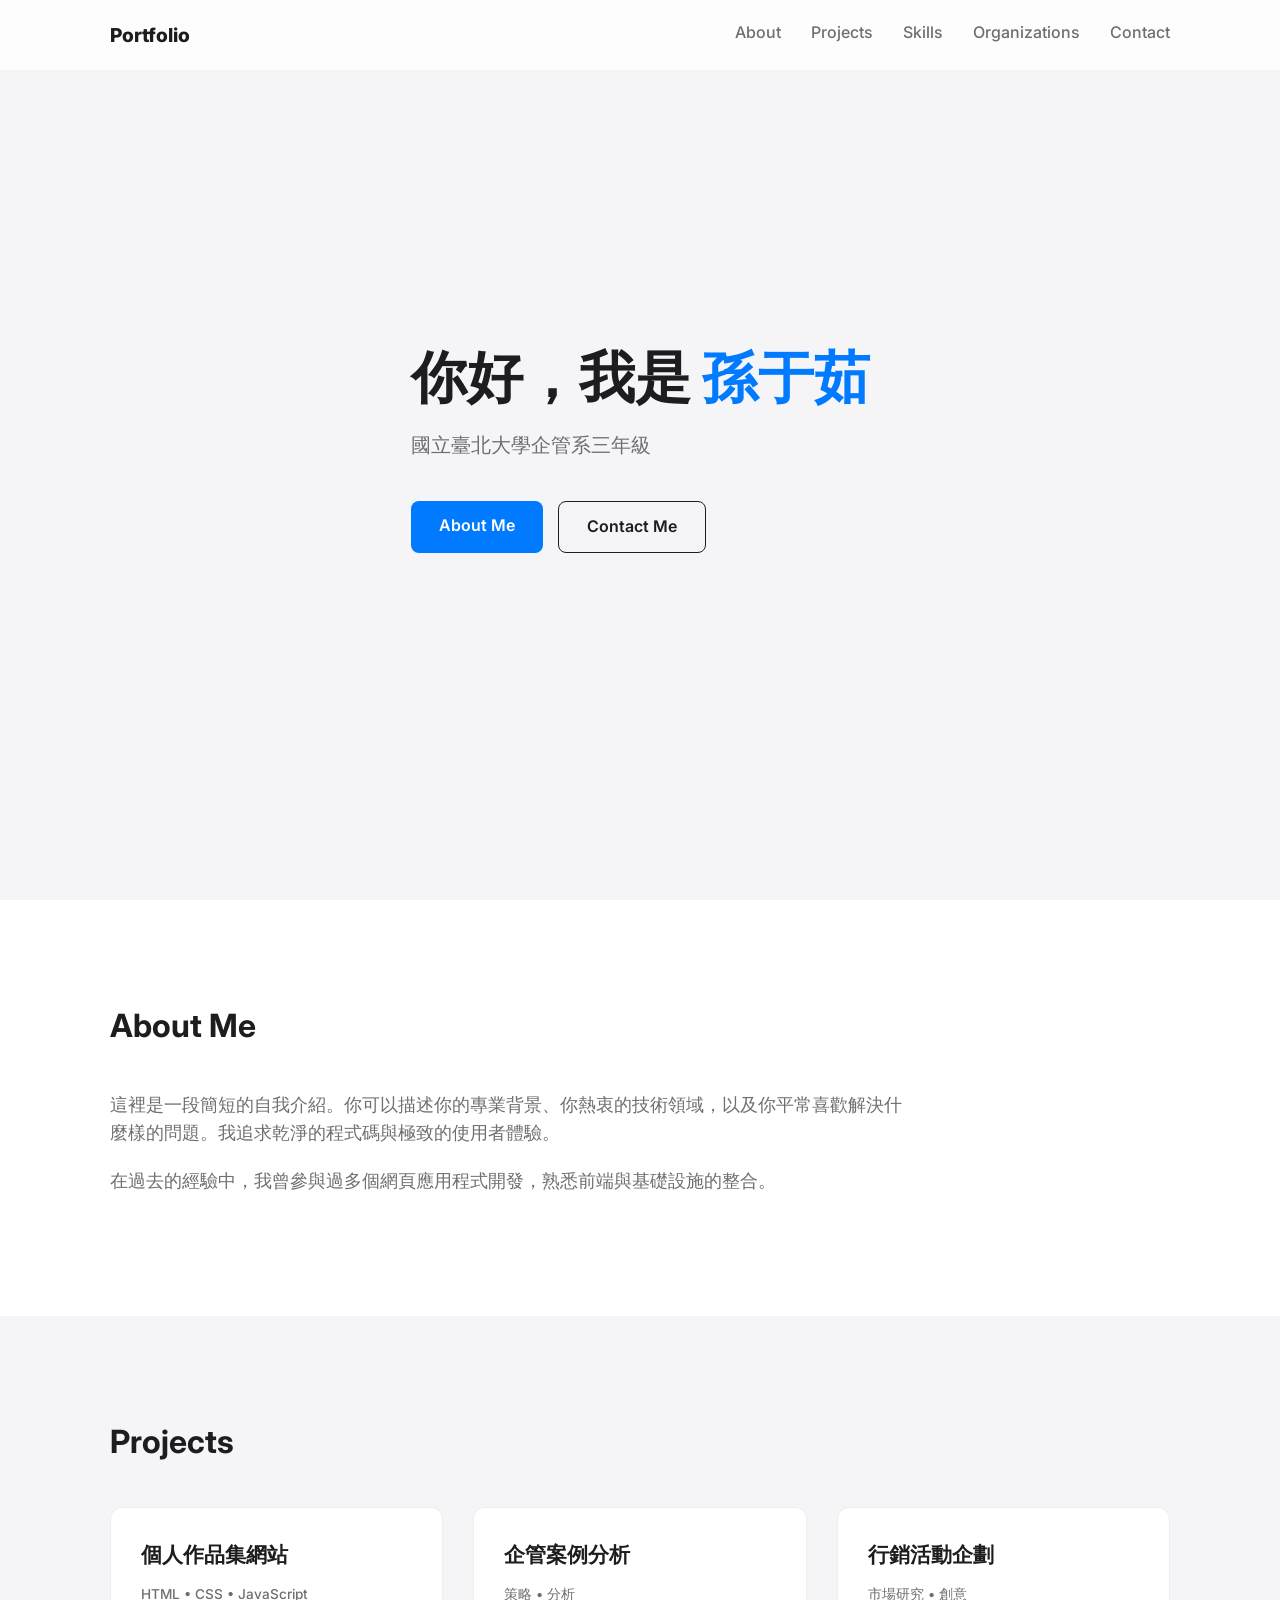
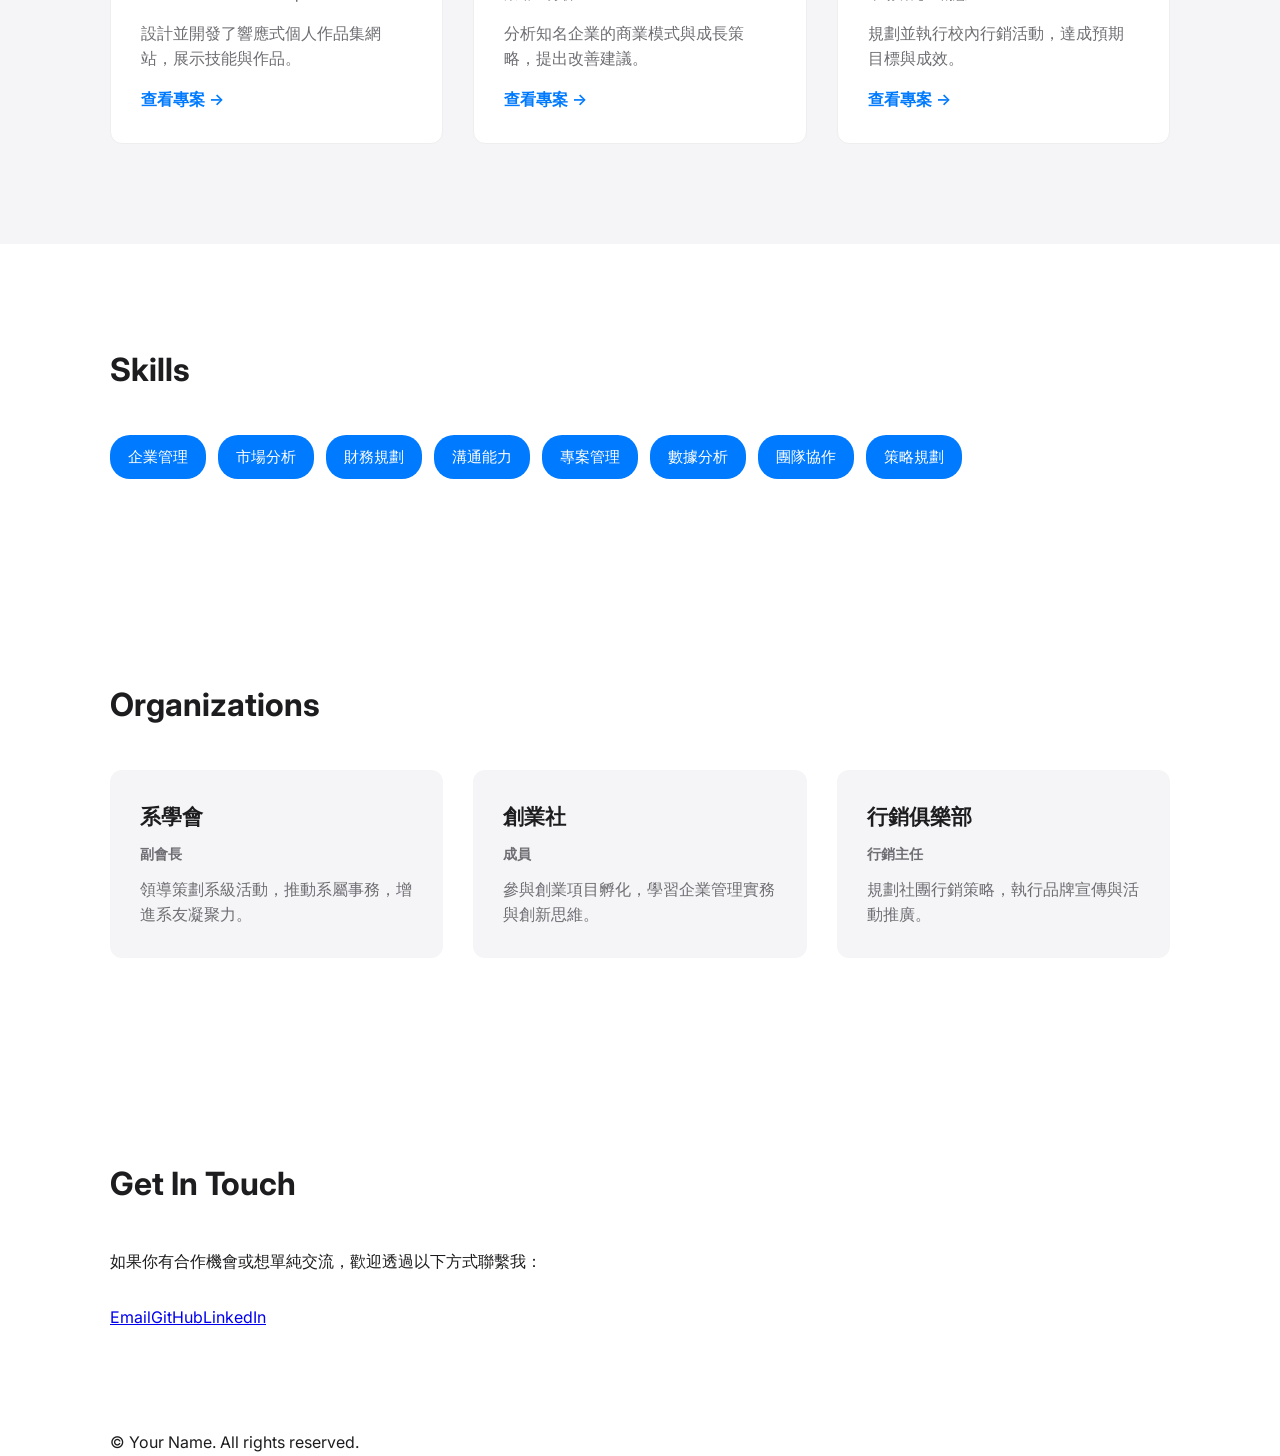
==== index.html @ 307d0a3a "Rename gemini-code-1777267749744.html to index.html" ====
<!DOCTYPE html>
<html lang="zh-Hant">
<head>
    <meta charset="UTF-8">
    <meta name="viewport" content="width=device-width, initial-scale=1.0">
    <title>個人作品集 | 孫于茹</title>
    <link href="https://fonts.googleapis.com/css2?family=Inter:wght@400;600;800&display=swap" rel="stylesheet">
    <link rel="stylesheet" href="gemini-code-1777267753973.css">
</head>
<body>

    <nav class="navbar">
        <div class="container nav-container">
            <a href="#" class="logo">Portfolio</a>
            <ul class="nav-links">
                <li><a href="#about">About</a></li>
                <li><a href="#projects">Projects</a></li>
                <li><a href="#skills">Skills</a></li>
                <li><a href="#organizations">Organizations</a></li>
                <li><a href="#contact">Contact</a></li>
            </ul>
        </div>
    </nav>

    <main>
        <section class="hero" id="home">
            <div class="container hero-container">
                <h1 class="hero-title">你好，我是 <span class="highlight">孫于茹</span></h1>
                <p class="hero-tagline">國立臺北大學企管系三年級</p>
                <div class="hero-btns">
                    <a href="#about" class="btn btn-primary">About Me</a>
                    <a href="#contact" class="btn btn-secondary">Contact Me</a>
                </div>
            </div>
        </section>

        <section class="about" id="about">
            <div class="container">
                <h2 class="section-title">About Me</h2>
                <div class="about-content">
                    <p>
                        這裡是一段簡短的自我介紹。你可以描述你的專業背景、你熱衷的技術領域，以及你平常喜歡解決什麼樣的問題。我追求乾淨的程式碼與極致的使用者體驗。
                    </p>
                    <p>
                        在過去的經驗中，我曾參與過多個網頁應用程式開發，熟悉前端與基礎設施的整合。
                    </p>
                </div>
            </div>
        </section>

        <section class="projects" id="projects">
            <div class="container">
                <h2 class="section-title">Projects</h2>
                <div class="projects-grid">
                    <div class="project-card">
                        <h3>個人作品集網站</h3>
                        <p class="tech-stack">HTML • CSS • JavaScript</p>
                        <p>設計並開發了響應式個人作品集網站，展示技能與作品。</p>
                        <a href="#" class="project-link">查看專案 →</a>
                    </div>
                    <div class="project-card">
                        <h3>企管案例分析</h3>
                        <p class="tech-stack">策略 • 分析</p>
                        <p>分析知名企業的商業模式與成長策略，提出改善建議。</p>
                        <a href="#" class="project-link">查看專案 →</a>
                    </div>
                    <div class="project-card">
                        <h3>行銷活動企劃</h3>
                        <p class="tech-stack">市場研究 • 創意</p>
                        <p>規劃並執行校內行銷活動，達成預期目標與成效。</p>
                        <a href="#" class="project-link">查看專案 →</a>
                    </div>
                </div>
            </div>
        </section>

        <section class="skills" id="skills">
            <div class="container">
                <h2 class="section-title">Skills</h2>
                <div class="skills-tags">
                    <span class="skill-tag">企業管理</span>
                    <span class="skill-tag">市場分析</span>
                    <span class="skill-tag">財務規劃</span>
                    <span class="skill-tag">溝通能力</span>
                    <span class="skill-tag">專案管理</span>
                    <span class="skill-tag">數據分析</span>
                    <span class="skill-tag">團隊協作</span>
                    <span class="skill-tag">策略規劃</span>
                </div>
            </div>
        </section>

        <section class="organizations" id="organizations">
            <div class="container">
                <h2 class="section-title">Organizations</h2>
                <div class="orgs-grid">
                    <div class="org-card">
                        <h3>系學會</h3>
                        <p class="org-role">副會長</p>
                        <p>領導策劃系級活動，推動系屬事務，增進系友凝聚力。</p>
                    </div>
                    <div class="org-card">
                        <h3>創業社</h3>
                        <p class="org-role">成員</p>
                        <p>參與創業項目孵化，學習企業管理實務與創新思維。</p>
                    </div>
                    <div class="org-card">
                        <h3>行銷俱樂部</h3>
                        <p class="org-role">行銷主任</p>
                        <p>規劃社團行銷策略，執行品牌宣傳與活動推廣。</p>
                    </div>
                </div>
            </div>
        </section>

        <section class="co
        </section>

        <section class="contact" id="contact">
            <div class="container">
                <h2 class="section-title">Get In Touch</h2>
                <p class="contact-desc">如果你有合作機會或想單純交流，歡迎透過以下方式聯繫我：</p>
                <ul class="contact-links">
                    <li><a href="mailto:yourname@example.com" class="contact-item">Email</a></li>
                    <li><a href="https://github.com/yourusername" target="_blank" class="contact-item">GitHub</a></li>
                    <li><a href="https://linkedin.com/in/yourusername" target="_blank" class="contact-item">LinkedIn</a></li>
                </ul>
            </div>
        </section>
    </main>

    <footer class="footer">
        <div class="container">
            <p>&copy; <span id="current-year"></span> Your Name. All rights reserved.</p>
        </div>
    </footer>
</html>
---- gemini-code-1777267753973.css ----
/* 全域設定 */
:root {
    --primary-color: #007AFF; /* 科技藍 */
    --text-main: #1d1d1f;
    --text-muted: #6e6e73;
    --bg-white: #ffffff;
    --bg-light: #f5f5f7;
    --container-width: 1100px;
}

* {
    margin: 0;
    padding: 0;
    box-sizing: border-box;
}

html {
    scroll-behavior: smooth; /* 點擊導覽平滑捲動 */
}

body {
    font-family: 'Inter', -apple-system, BlinkMacSystemFont, "Segoe UI", Roboto, sans-serif;
    line-height: 1.6;
    color: var(--text-main);
    background-color: var(--bg-white);
}

.container {
    max-width: var(--container-width);
    margin: 0 auto;
    padding: 0 20px;
}

/* 導覽列 */
.navbar {
    height: 70px;
    display: flex;
    align-items: center;
    position: fixed;
    top: 0;
    width: 100%;
    background: rgba(255, 255, 255, 0.8);
    backdrop-filter: blur(10px); /* 磨砂玻璃效果 */
    z-index: 1000;
}

.nav-container {
    display: flex;
    justify-content: space-between;
    width: 100%;
}

.logo {
    font-weight: 800;
    text-decoration: none;
    color: var(--text-main);
    font-size: 1.2rem;
}

.nav-links {
    list-style: none;
    display: flex;
    gap: 30px;
}

.nav-links a {
    text-decoration: none;
    color: var(--text-muted);
    font-weight: 500;
    transition: color 0.3s;
}

.nav-links a:hover {
    color: var(--primary-color);
}

/* Hero Section */
.hero {
    height: 100vh;
    display: flex;
    align-items: center;
    background-color: var(--bg-light);
}

.hero-title {
    font-size: 3.5rem;
    font-weight: 800;
    line-height: 1.1;
    margin-bottom: 20px;
}

.highlight {
    color: var(--primary-color);
}

.hero-tagline {
    font-size: 1.25rem;
    color: var(--text-muted);
    max-width: 600px;
    margin-bottom: 40px;
}

/* 按鈕樣式 */
.hero-btns {
    display: flex;
    gap: 15px;
}

.btn {
    padding: 12px 28px;
    border-radius: 8px;
    text-decoration: none;
    font-weight: 600;
    transition: 0.3s;
}

.btn-primary {
    background-color: var(--primary-color);
    color: white;
}

.btn-primary:hover {
    background-color: #0056b3;
}

.btn-secondary {
    border: 1px solid var(--text-main);
    color: var(--text-main);
}

.btn-secondary:hover {
    background-color: var(--text-main);
    color: white;
}

/* 通用 Section 樣式 */
section {
    padding: 100px 0;
}

.section-title {
    font-size: 2rem;
    margin-bottom: 40px;
    position: relative;
}

/* About Section */
.about {
    background-color: var(--bg-white);
}

.about-content {
    max-width: 800px;
}

.about-content p {
    margin-bottom: 20px;
    font-size: 1.1rem;
    color: var(--text-muted);
}

/* Projects Section */
.projects {
    background-color: var(--bg-light);
}

.projects-grid {
    display: grid;
    grid-template-columns: repeat(auto-fit, minmax(320px, 1fr));
    gap: 30px;
}

.project-card {
    padding: 30px;
    background: white;
    border-radius: 12px;
    border: 1px solid #eee;
    transition: transform 0.3s, box-shadow 0.3s;
}

.project-card:hover {
    transform: translateY(-5px);
    box-shadow: 0 15px 40px rgba(0, 0, 0, 0.1);
}

.project-card h3 {
    font-size: 1.3rem;
    margin-bottom: 10px;
    color: var(--text-main);
}

.tech-stack {
    font-size: 0.85rem;
    color: var(--primary-color);
    font-weight: 500;
    margin-bottom: 12px;
    display: inline-block;
}

.project-card p {
    color: var(--text-muted);
    margin-bottom: 15px;
    line-height: 1.6;
}

.project-link {
    color: var(--primary-color);
    text-decoration: none;
    font-weight: 600;
    transition: all 0.3s;
    display: inline-block;
}

.project-link:hover {
    transform: translateX(5px);
}

/* Skills Section */
.skills {
    background-color: var(--bg-white);
}

.skills-grid {
    display: grid;
    grid-template-columns: repeat(auto-fit, minmax(250px, 1fr));
    gap: 40px;
}

.skill-item h3 {
    font-size: 1.1rem;
    margin-bottom: 10px;
    color: var(--text-main);
}

.skill-bar {
    height: 8px;
    background-color: var(--bg-light);
    border-radius: 4px;
    overflow: hidden;
}

.skill-progress {
    height: 100%;
    background: linear-gradient(90deg, var(--primary-color), #00d4ff);
    border-radius: 4px;
    transition: width 0.6s ease;
}

/* Contact Section */
.contact {
    background-color: var(--bg-light);
}

.contact-desc {
    margin-bottom: 30px;
}

.contact-links {
    list-style: none;
    display: flex;
    flex-wrap: wrap;light);
}

.skills-tags {
    display: flex;
    flex-wrap: wrap;
    gap: 12px;
}

.skill-tag {
    display: inline-block;
    padding: 10px 18px;
    background-color: var(--primary-color);
    color: white;
    border-radius: 20px;
    font-size: 0.95rem;
    font-weight: 500;
    transition: transform 0.3s, box-shadow 0.3s;
}

.skill-tag:hover {
    transform: translateY(-2px);
    box-shadow: 0 5px 15px rgba(0, 122, 255, 0.3);
}

/* Organizations Section */
.organizations {
    background-color: var(--bg-white);
}

.orgs-grid {
    display: grid;
    grid-template-columns: repeat(auto-fit, minmax(300px, 1fr));
    gap: 30px;
}

.org-card {
    padding: 30px;
    background: var(--bg-light);
    border-radius: 12px;
    transition: transform 0.3s, box-shadow 0.3s;
}

.org-card:hover {
    transform: translateY(-5px);
    box-shadow: 0 10px 30px rgba(0, 122, 255, 0.15);
}

.org-card h3 {
    font-size: 1.3rem;
    margin-bottom: 8px;
    color: var(--text-main);
}

.org-role {
    font-size: 0.9rem;
    color: var(--primary-color);
    font-weight: 600;
    margin-bottom: 12px;
}

.org-card p {
    color: var(--text-muted);
    line-height: 1.6
    border-top: 1px solid #eee;
}

/* RWD 響應式設計 */
@media (max-width: 768px) {
    .hero-title {
        font-size: 2.5rem;
    }
    
    .nav-links {
        gap: 12px;
        font-size: 0.85rem;
    }
    
    .hero-btns {
        flex-direction: column;
    }
    
    .btn {
        text-align: center;
    }
    
    .projects-grid,
    .orgs-grid {
        grid-template-columns: 1fr;
    }
    
    .skills-tags {
        justify-content: center;
    }
}
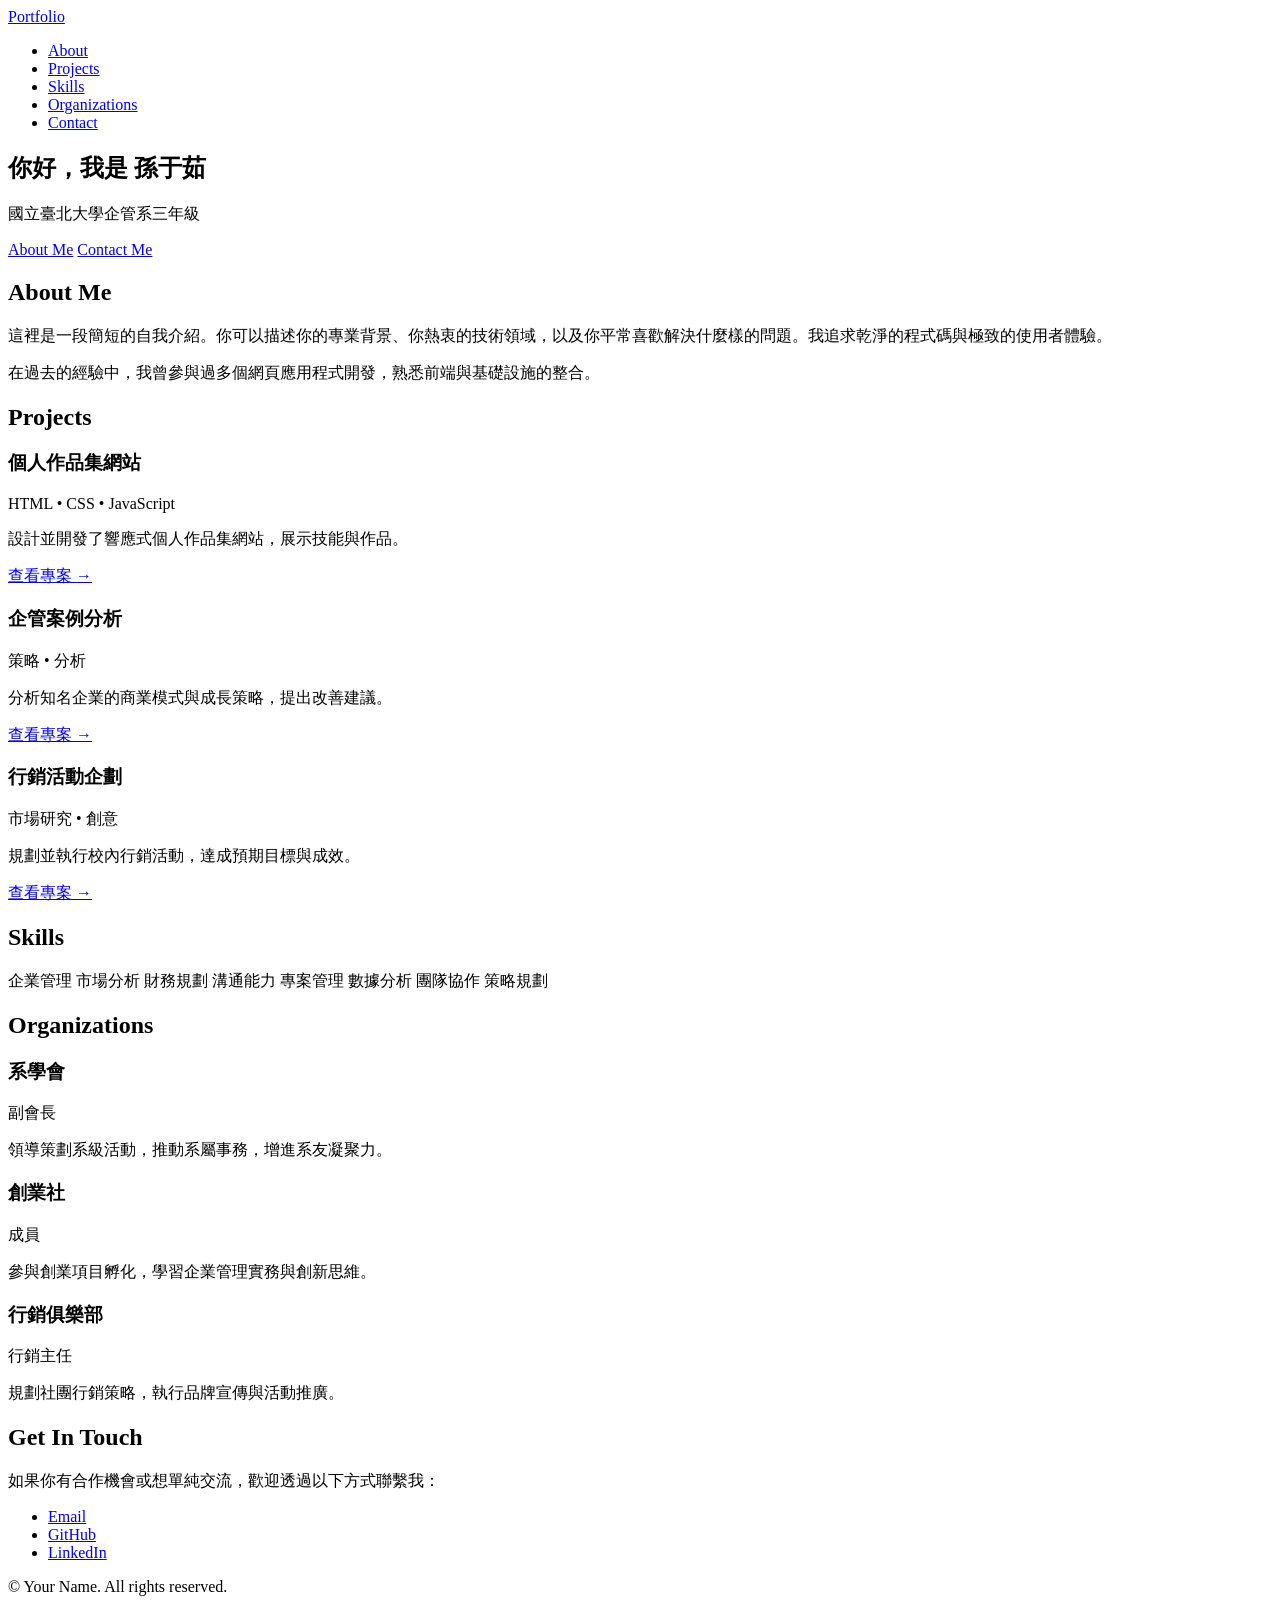
==== commit 225f029f: "Update index.html" ====
--- a/index.html
+++ b/index.html
@@ -5,7 +5,7 @@
     <meta name="viewport" content="width=device-width, initial-scale=1.0">
     <title>個人作品集 | 孫于茹</title>
     <link href="https://fonts.googleapis.com/css2?family=Inter:wght@400;600;800&display=swap" rel="stylesheet">
-    <link rel="stylesheet" href="gemini-code-1777267753973.css">
+    <link rel="stylesheet" href="styles.css">
 </head>
 <body>
 
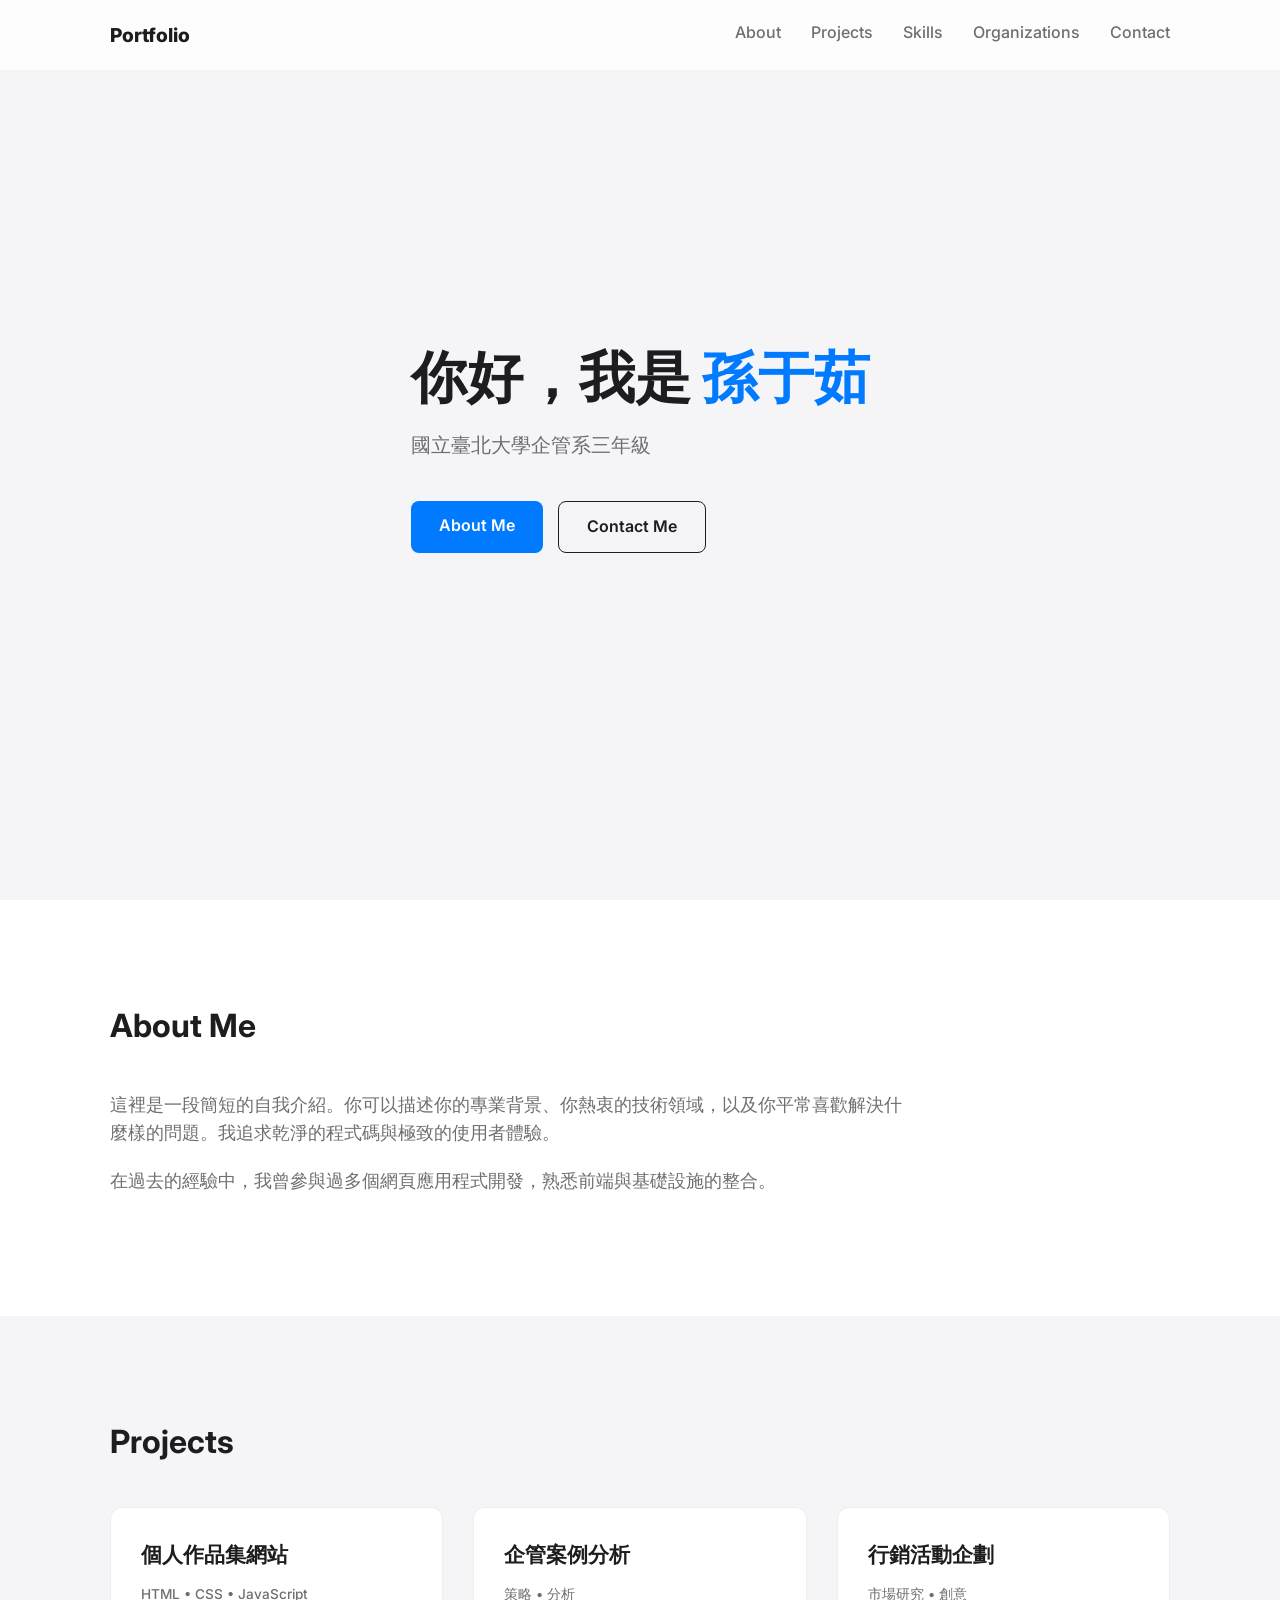
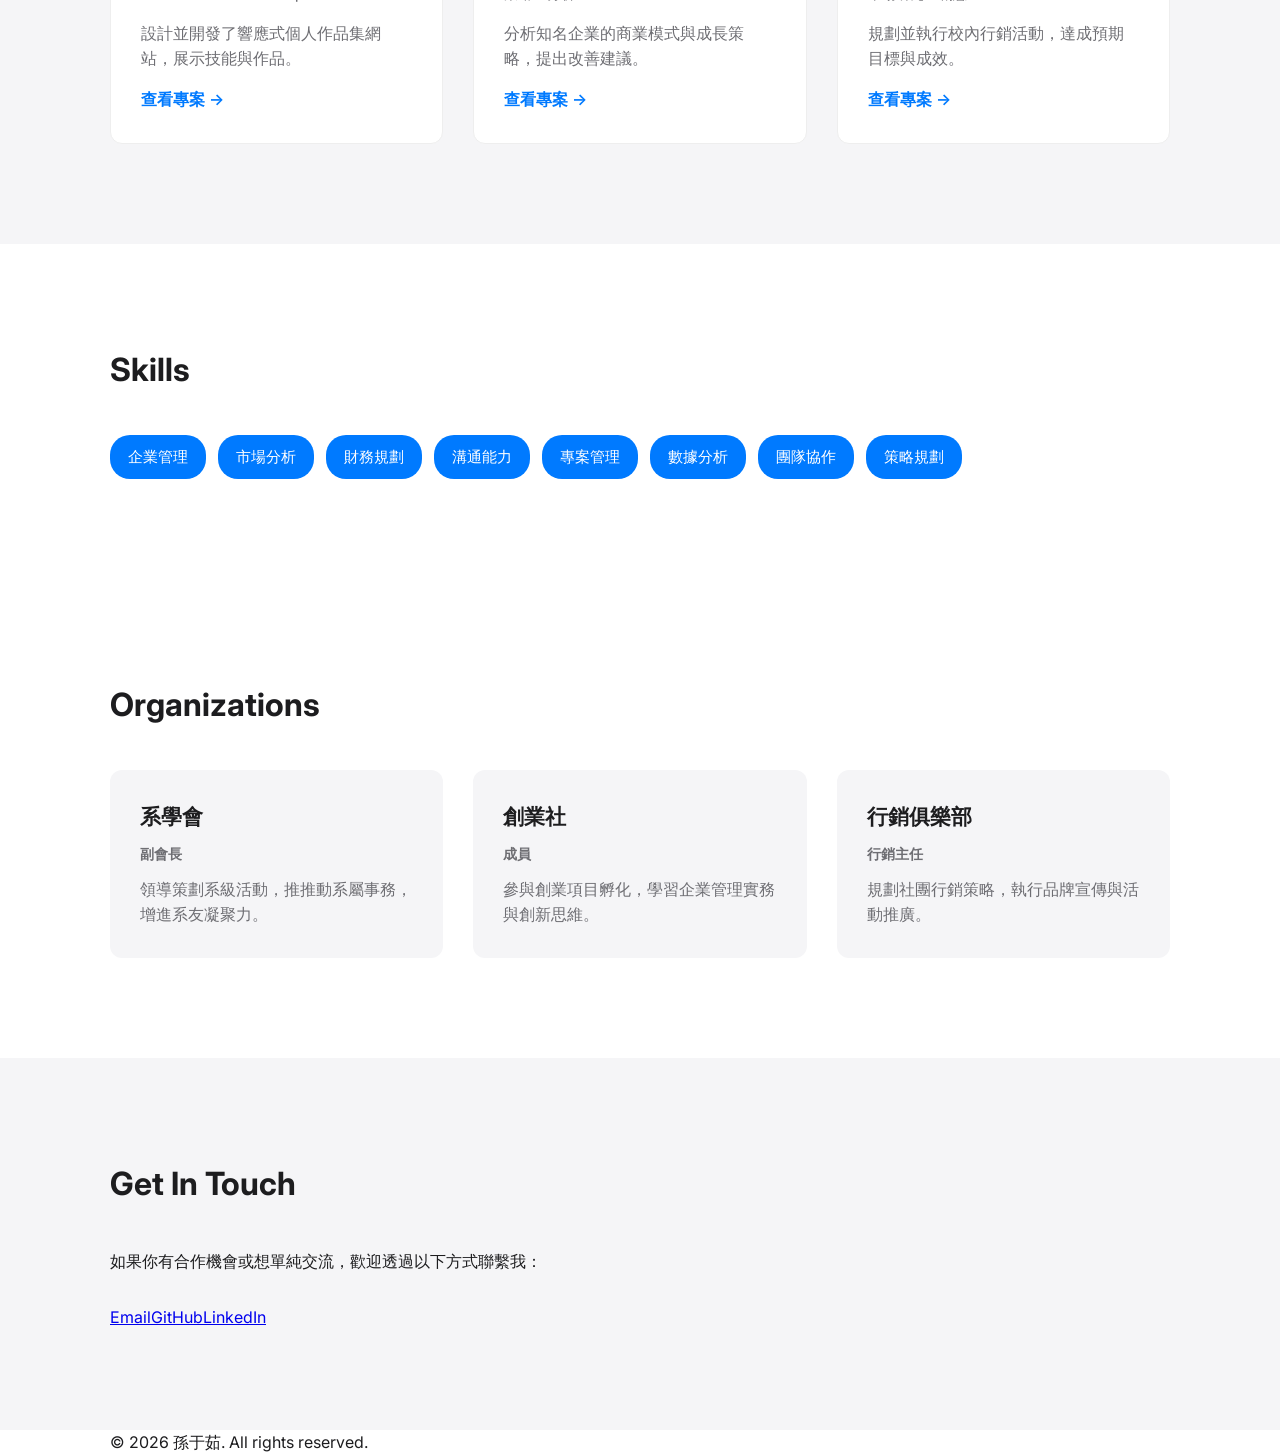
==== commit e8694131: "Update index.html" ====
--- a/index.html
+++ b/index.html
@@ -5,7 +5,7 @@
     <meta name="viewport" content="width=device-width, initial-scale=1.0">
     <title>個人作品集 | 孫于茹</title>
     <link href="https://fonts.googleapis.com/css2?family=Inter:wght@400;600;800&display=swap" rel="stylesheet">
-    <link rel="stylesheet" href="styles.css">
+    <link rel="stylesheet" href="css/styles.css">
 </head>
 <body>
 
@@ -97,7 +97,7 @@
                     <div class="org-card">
                         <h3>系學會</h3>
                         <p class="org-role">副會長</p>
-                        <p>領導策劃系級活動，推動系屬事務，增進系友凝聚力。</p>
+                        <p>領導策劃系級活動，推推動系屬事務，增進系友凝聚力。</p>
                     </div>
                     <div class="org-card">
                         <h3>創業社</h3>
@@ -111,9 +111,6 @@
                     </div>
                 </div>
             </div>
-        </section>
-
-        <section class="co
         </section>
 
         <section class="contact" id="contact">
@@ -131,7 +128,10 @@
 
     <footer class="footer">
         <div class="container">
-            <p>&copy; <span id="current-year"></span> Your Name. All rights reserved.</p>
+            <p>&copy; <span id="current-year"></span> 孫于茹. All rights reserved.</p>
         </div>
     </footer>
+
+    <script src="js/script.js"></script>
+</body>
 </html>
--- a/css/styles.css
+++ b/css/styles.css
@@ -0,0 +1,355 @@
+/* 全域設定 */
+:root {
+    --primary-color: #007AFF; /* 科技藍 */
+    --text-main: #1d1d1f;
+    --text-muted: #6e6e73;
+    --bg-white: #ffffff;
+    --bg-light: #f5f5f7;
+    --container-width: 1100px;
+}
+
+* {
+    margin: 0;
+    padding: 0;
+    box-sizing: border-box;
+}
+
+html {
+    scroll-behavior: smooth; /* 點擊導覽平滑捲動 */
+}
+
+body {
+    font-family: 'Inter', -apple-system, BlinkMacSystemFont, "Segoe UI", Roboto, sans-serif;
+    line-height: 1.6;
+    color: var(--text-main);
+    background-color: var(--bg-white);
+}
+
+.container {
+    max-width: var(--container-width);
+    margin: 0 auto;
+    padding: 0 20px;
+}
+
+/* 導覽列 */
+.navbar {
+    height: 70px;
+    display: flex;
+    align-items: center;
+    position: fixed;
+    top: 0;
+    width: 100%;
+    background: rgba(255, 255, 255, 0.8);
+    backdrop-filter: blur(10px); /* 磨砂玻璃效果 */
+    z-index: 1000;
+}
+
+.nav-container {
+    display: flex;
+    justify-content: space-between;
+    width: 100%;
+}
+
+.logo {
+    font-weight: 800;
+    text-decoration: none;
+    color: var(--text-main);
+    font-size: 1.2rem;
+}
+
+.nav-links {
+    list-style: none;
+    display: flex;
+    gap: 30px;
+}
+
+.nav-links a {
+    text-decoration: none;
+    color: var(--text-muted);
+    font-weight: 500;
+    transition: color 0.3s;
+}
+
+.nav-links a:hover {
+    color: var(--primary-color);
+}
+
+/* Hero Section */
+.hero {
+    height: 100vh;
+    display: flex;
+    align-items: center;
+    background-color: var(--bg-light);
+}
+
+.hero-title {
+    font-size: 3.5rem;
+    font-weight: 800;
+    line-height: 1.1;
+    margin-bottom: 20px;
+}
+
+.highlight {
+    color: var(--primary-color);
+}
+
+.hero-tagline {
+    font-size: 1.25rem;
+    color: var(--text-muted);
+    max-width: 600px;
+    margin-bottom: 40px;
+}
+
+/* 按鈕樣式 */
+.hero-btns {
+    display: flex;
+    gap: 15px;
+}
+
+.btn {
+    padding: 12px 28px;
+    border-radius: 8px;
+    text-decoration: none;
+    font-weight: 600;
+    transition: 0.3s;
+}
+
+.btn-primary {
+    background-color: var(--primary-color);
+    color: white;
+}
+
+.btn-primary:hover {
+    background-color: #0056b3;
+}
+
+.btn-secondary {
+    border: 1px solid var(--text-main);
+    color: var(--text-main);
+}
+
+.btn-secondary:hover {
+    background-color: var(--text-main);
+    color: white;
+}
+
+/* 通用 Section 樣式 */
+section {
+    padding: 100px 0;
+}
+
+.section-title {
+    font-size: 2rem;
+    margin-bottom: 40px;
+    position: relative;
+}
+
+/* About Section */
+.about {
+    background-color: var(--bg-white);
+}
+
+.about-content {
+    max-width: 800px;
+}
+
+.about-content p {
+    margin-bottom: 20px;
+    font-size: 1.1rem;
+    color: var(--text-muted);
+}
+
+/* Projects Section */
+.projects {
+    background-color: var(--bg-light);
+}
+
+.projects-grid {
+    display: grid;
+    grid-template-columns: repeat(auto-fit, minmax(320px, 1fr));
+    gap: 30px;
+}
+
+.project-card {
+    padding: 30px;
+    background: white;
+    border-radius: 12px;
+    border: 1px solid #eee;
+    transition: transform 0.3s, box-shadow 0.3s;
+}
+
+.project-card:hover {
+    transform: translateY(-5px);
+    box-shadow: 0 15px 40px rgba(0, 0, 0, 0.1);
+}
+
+.project-card h3 {
+    font-size: 1.3rem;
+    margin-bottom: 10px;
+    color: var(--text-main);
+}
+
+.tech-stack {
+    font-size: 0.85rem;
+    color: var(--primary-color);
+    font-weight: 500;
+    margin-bottom: 12px;
+    display: inline-block;
+}
+
+.project-card p {
+    color: var(--text-muted);
+    margin-bottom: 15px;
+    line-height: 1.6;
+}
+
+.project-link {
+    color: var(--primary-color);
+    text-decoration: none;
+    font-weight: 600;
+    transition: all 0.3s;
+    display: inline-block;
+}
+
+.project-link:hover {
+    transform: translateX(5px);
+}
+
+/* Skills Section */
+.skills {
+    background-color: var(--bg-white);
+}
+
+.skills-grid {
+    display: grid;
+    grid-template-columns: repeat(auto-fit, minmax(250px, 1fr));
+    gap: 40px;
+}
+
+.skill-item h3 {
+    font-size: 1.1rem;
+    margin-bottom: 10px;
+    color: var(--text-main);
+}
+
+.skill-bar {
+    height: 8px;
+    background-color: var(--bg-light);
+    border-radius: 4px;
+    overflow: hidden;
+}
+
+.skill-progress {
+    height: 100%;
+    background: linear-gradient(90deg, var(--primary-color), #00d4ff);
+    border-radius: 4px;
+    transition: width 0.6s ease;
+}
+
+/* Contact Section */
+.contact {
+    background-color: var(--bg-light);
+}
+
+.contact-desc {
+    margin-bottom: 30px;
+}
+
+.contact-links {
+    list-style: none;
+    display: flex;
+    flex-wrap: wrap;light);
+}
+
+.skills-tags {
+    display: flex;
+    flex-wrap: wrap;
+    gap: 12px;
+}
+
+.skill-tag {
+    display: inline-block;
+    padding: 10px 18px;
+    background-color: var(--primary-color);
+    color: white;
+    border-radius: 20px;
+    font-size: 0.95rem;
+    font-weight: 500;
+    transition: transform 0.3s, box-shadow 0.3s;
+}
+
+.skill-tag:hover {
+    transform: translateY(-2px);
+    box-shadow: 0 5px 15px rgba(0, 122, 255, 0.3);
+}
+
+/* Organizations Section */
+.organizations {
+    background-color: var(--bg-white);
+}
+
+.orgs-grid {
+    display: grid;
+    grid-template-columns: repeat(auto-fit, minmax(300px, 1fr));
+    gap: 30px;
+}
+
+.org-card {
+    padding: 30px;
+    background: var(--bg-light);
+    border-radius: 12px;
+    transition: transform 0.3s, box-shadow 0.3s;
+}
+
+.org-card:hover {
+    transform: translateY(-5px);
+    box-shadow: 0 10px 30px rgba(0, 122, 255, 0.15);
+}
+
+.org-card h3 {
+    font-size: 1.3rem;
+    margin-bottom: 8px;
+    color: var(--text-main);
+}
+
+.org-role {
+    font-size: 0.9rem;
+    color: var(--primary-color);
+    font-weight: 600;
+    margin-bottom: 12px;
+}
+
+.org-card p {
+    color: var(--text-muted);
+    line-height: 1.6
+    border-top: 1px solid #eee;
+}
+
+/* RWD 響應式設計 */
+@media (max-width: 768px) {
+    .hero-title {
+        font-size: 2.5rem;
+    }
+    
+    .nav-links {
+        gap: 12px;
+        font-size: 0.85rem;
+    }
+    
+    .hero-btns {
+        flex-direction: column;
+    }
+    
+    .btn {
+        text-align: center;
+    }
+    
+    .projects-grid,
+    .orgs-grid {
+        grid-template-columns: 1fr;
+    }
+    
+    .skills-tags {
+        justify-content: center;
+    }
+}
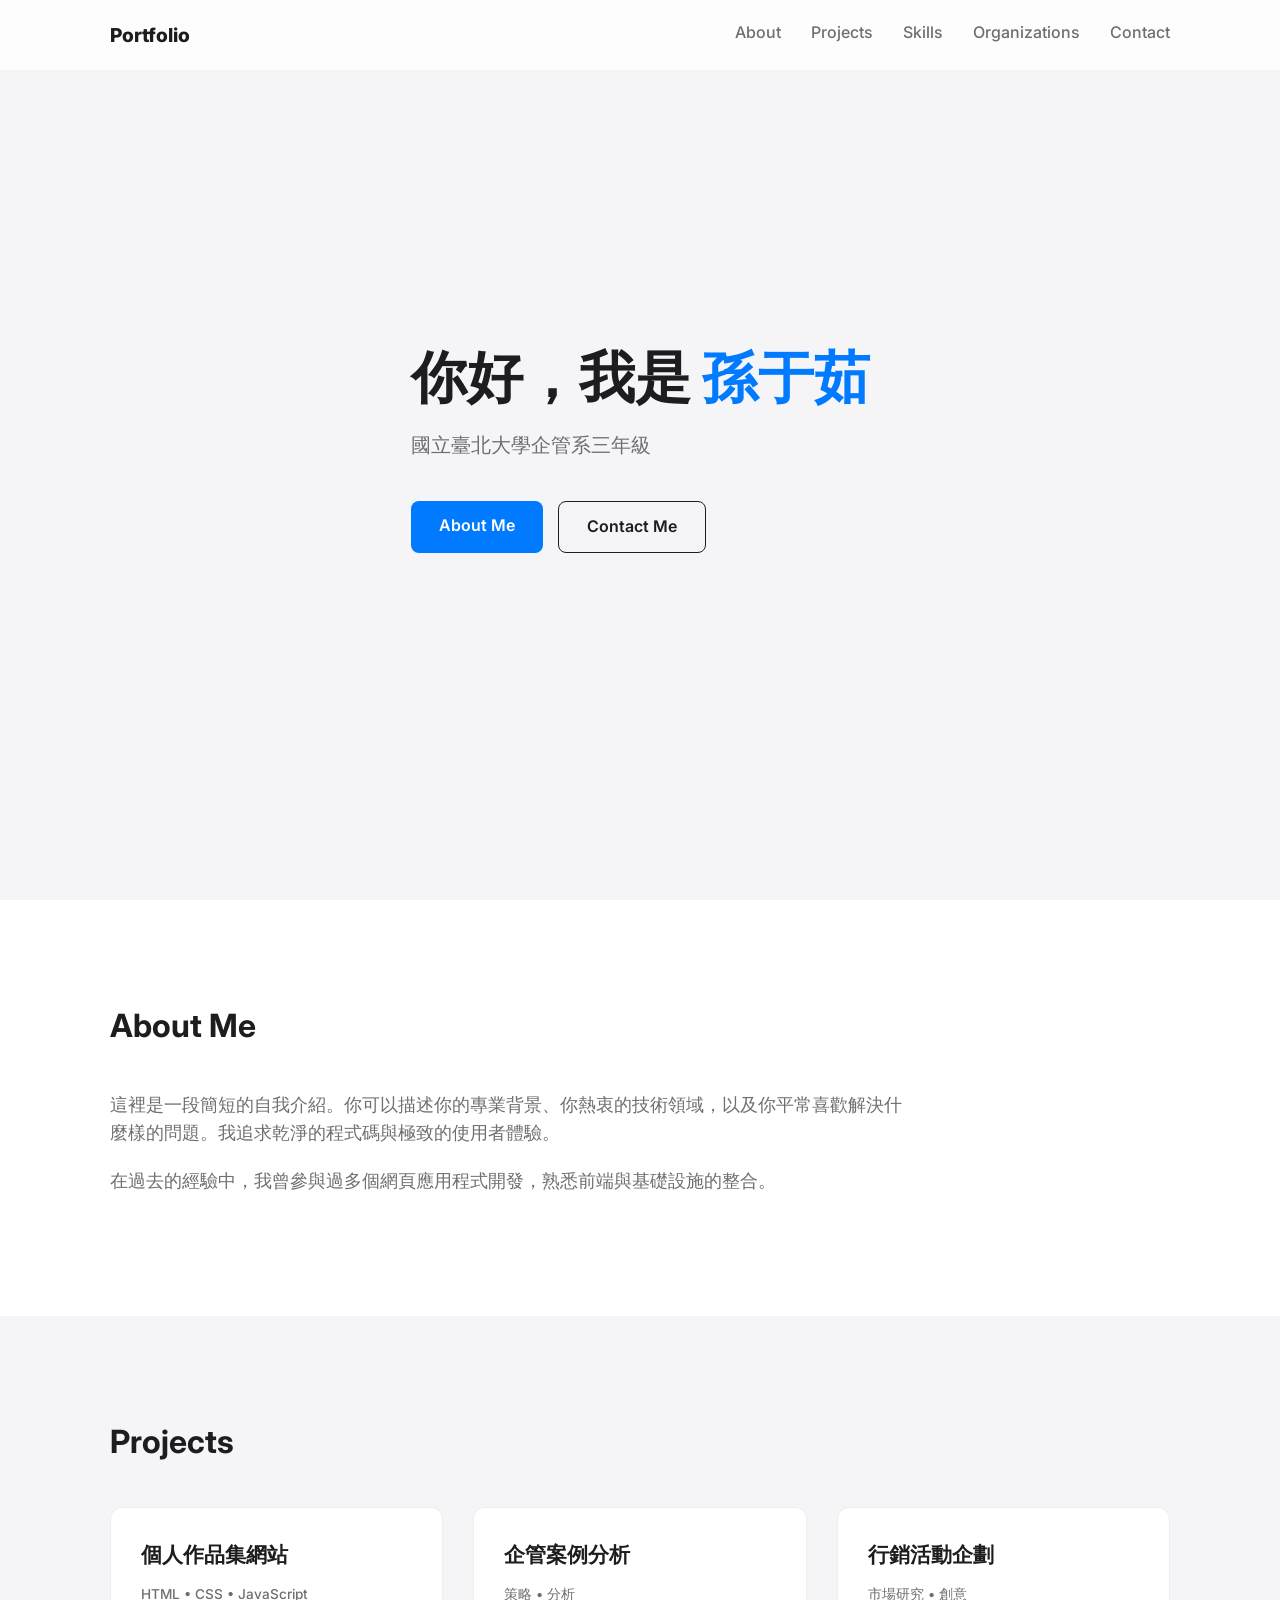
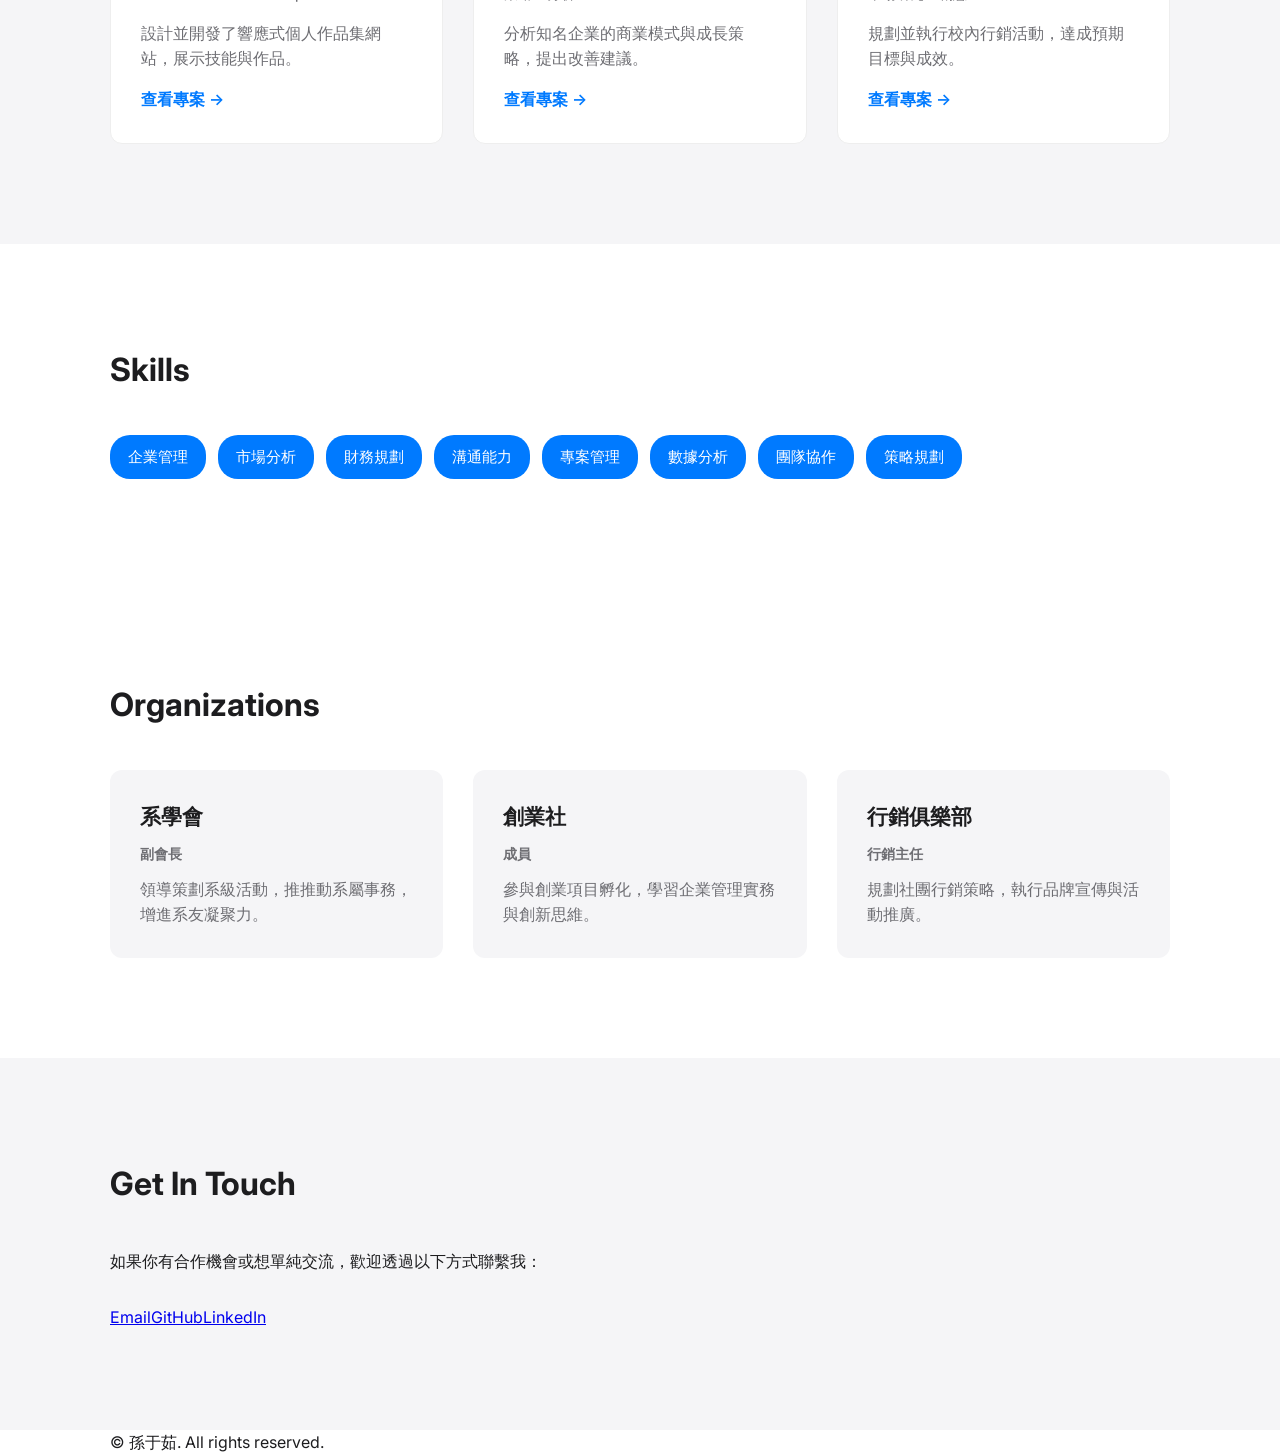
==== commit 5e60f5d0: "Update index.html" ====
--- a/index.html
+++ b/index.html
@@ -132,6 +132,6 @@
         </div>
     </footer>
 
-    <script src="js/script.js"></script>
+    <script src="script.js"></script>
 </body>
 </html>
